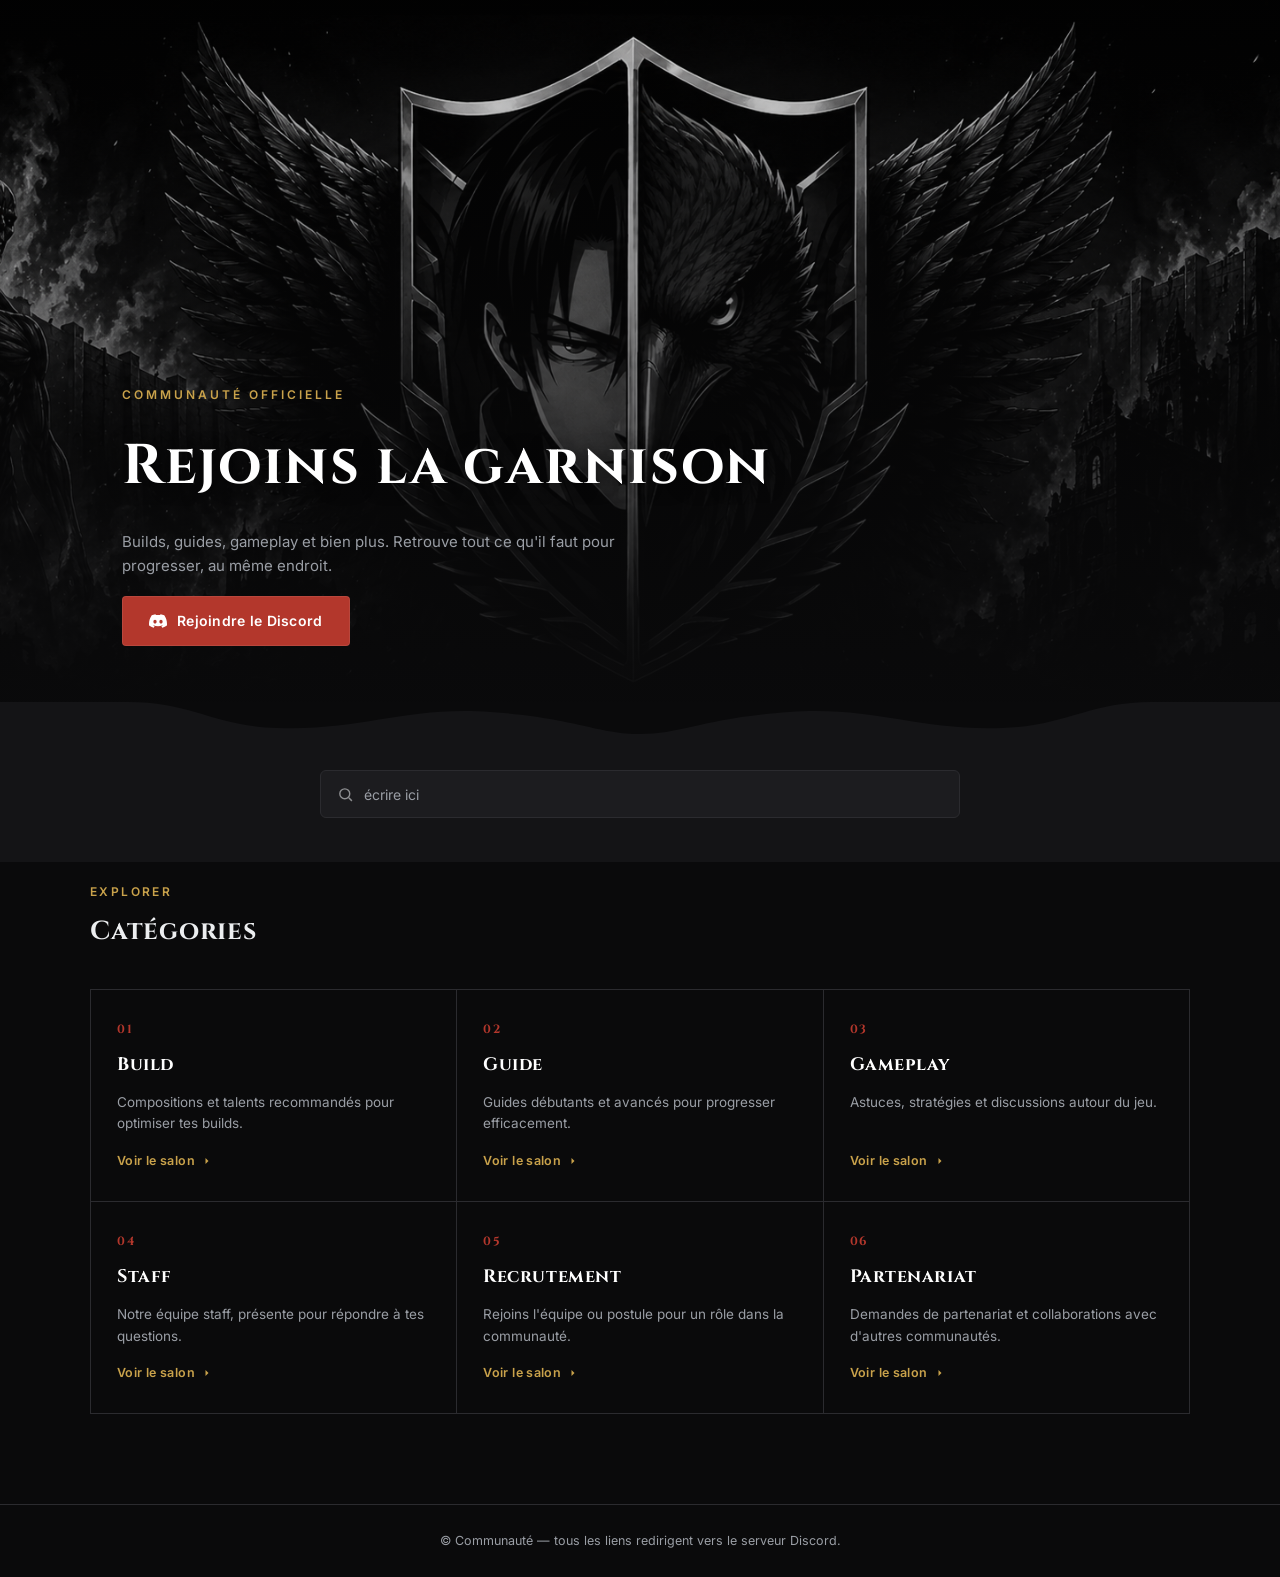
==== index.html @ d9f928d7 "Add files via upload" ====
<!DOCTYPE html>
<html lang="fr">
<head>
<meta charset="UTF-8">
<meta name="viewport" content="width=device-width, initial-scale=1.0">
<title>ABW SITE</title>
<link rel="stylesheet" href="style.css">
</head>
<body>

<header class="hero">
  <div class="hero-content">
    <span class="eyebrow">Communauté officielle</span>
    <h1>Rejoins la garnison</h1>
    <p>Builds, guides, gameplay et bien plus. Retrouve tout ce qu'il faut pour progresser, au même endroit.</p>
    <a class="discord-btn" href="https://discord.gg/rMczedwTg" target="_blank" rel="noopener">
      <svg viewBox="0 0 24 24"><path d="M20.317 4.369a19.79 19.79 0 0 0-4.885-1.515.074.074 0 0 0-.079.037c-.21.375-.444.864-.608 1.25a18.27 18.27 0 0 0-5.487 0 12.6 12.6 0 0 0-.617-1.25.077.077 0 0 0-.079-.037A19.736 19.736 0 0 0 3.677 4.37a.07.07 0 0 0-.032.027C.533 9.046-.32 13.58.099 18.058a.082.082 0 0 0 .031.056 19.9 19.9 0 0 0 5.993 3.03.078.078 0 0 0 .084-.028 14.09 14.09 0 0 0 1.226-1.994.076.076 0 0 0-.041-.106 13.107 13.107 0 0 1-1.872-.892.077.077 0 0 1-.008-.128c.126-.094.252-.192.372-.291a.074.074 0 0 1 .077-.01c3.928 1.793 8.18 1.793 12.061 0a.074.074 0 0 1 .078.01c.12.099.246.197.373.291a.077.077 0 0 1-.006.128c-.598.35-1.22.645-1.873.892a.076.076 0 0 0-.04.107c.36.698.772 1.362 1.225 1.993a.076.076 0 0 0 .084.028 19.84 19.84 0 0 0 6.002-3.03.077.077 0 0 0 .032-.055c.5-5.177-.838-9.674-3.549-13.662a.06.06 0 0 0-.031-.028zM8.02 15.33c-1.183 0-2.157-1.085-2.157-2.419 0-1.333.955-2.418 2.157-2.418 1.211 0 2.176 1.094 2.157 2.418 0 1.334-.955 2.42-2.157 2.42zm7.975 0c-1.183 0-2.157-1.085-2.157-2.419 0-1.333.955-2.418 2.157-2.418 1.21 0 2.176 1.094 2.157 2.418 0 1.334-.946 2.42-2.157 2.42z"/></svg>
      Rejoindre le Discord
    </a>
  </div>
</header>

<div class="wing-divider" aria-hidden="true">
  <svg viewBox="0 0 1200 34" preserveAspectRatio="none">
    <path d="M0,0 L120,0 C180,0 200,24 260,26 C340,29 380,4 460,10 C540,16 560,32 600,32 C640,32 660,16 740,10 C820,4 860,29 940,26 C1000,24 1020,0 1080,0 L1200,0 L1200,34 L0,34 Z"/>
  </svg>
</div>

<section class="search-section">
  <div class="search-wrap">
    <svg viewBox="0 0 24 24" fill="none" stroke="currentColor" stroke-width="2"><circle cx="11" cy="11" r="7"/><line x1="21" y1="21" x2="16.65" y2="16.65"/></svg>
    <input type="text" placeholder="écrire ici" aria-label="Rechercher">
  </div>
</section>

<main class="categories">
  <div class="categories-inner">
    <div class="section-label">Explorer</div>
    <h2 class="section-title">Catégories</h2>

    <div class="grid">

      <a class="card" href="https://discord.gg/rMczedwTg" target="_blank" rel="noopener">
        <span class="card-index">01</span>
        <h3>Build</h3>
        <p>Compositions et talents recommandés pour optimiser tes builds.</p>
        <span class="card-link">Voir le salon
          <svg viewBox="0 0 24 24"><path d="M9 18l6-6-6-6v12z"/></svg>
        </span>
      </a>

      <a class="card" href="https://discord.gg/rMczedwTg" target="_blank" rel="noopener">
        <span class="card-index">02</span>
        <h3>Guide</h3>
        <p>Guides débutants et avancés pour progresser efficacement.</p>
        <span class="card-link">Voir le salon
          <svg viewBox="0 0 24 24"><path d="M9 18l6-6-6-6v12z"/></svg>
        </span>
      </a>

      <a class="card" href="https://discord.gg/rMczedwTg" target="_blank" rel="noopener">
        <span class="card-index">03</span>
        <h3>Gameplay</h3>
        <p>Astuces, stratégies et discussions autour du jeu.</p>
        <span class="card-link">Voir le salon
          <svg viewBox="0 0 24 24"><path d="M9 18l6-6-6-6v12z"/></svg>
        </span>
      </a>

      <a class="card" href="https://discord.gg/rMczedwTg" target="_blank" rel="noopener">
        <span class="card-index">04</span>
        <h3>Staff</h3>
        <p>Notre équipe staff, présente pour répondre à tes questions.</p>
        <span class="card-link">Voir le salon
          <svg viewBox="0 0 24 24"><path d="M9 18l6-6-6-6v12z"/></svg>
        </span>
      </a>

      <a class="card" href="https://discord.gg/rMczedwTg" target="_blank" rel="noopener">
        <span class="card-index">05</span>
        <h3>Recrutement</h3>
        <p>Rejoins l'équipe ou postule pour un rôle dans la communauté.</p>
        <span class="card-link">Voir le salon
          <svg viewBox="0 0 24 24"><path d="M9 18l6-6-6-6v12z"/></svg>
        </span>
      </a>

      <a class="card" href="https://discord.gg/rMczedwTg" target="_blank" rel="noopener">
        <span class="card-index">06</span>
        <h3>Partenariat</h3>
        <p>Demandes de partenariat et collaborations avec d'autres communautés.</p>
        <span class="card-link">Voir le salon
          <svg viewBox="0 0 24 24"><path d="M9 18l6-6-6-6v12z"/></svg>
        </span>
      </a>

    </div>
  </div>
</main>

<footer>
  © Communauté — tous les liens redirigent vers le serveur Discord.
</footer>

</body>
</html>
---- style.css ----
@import url('https://fonts.googleapis.com/css2?family=Cinzel:wght@500;700&family=Inter:wght@400;500;600&display=swap');

:root{
  --bg:#0a0a0b;
  --surface:#141416;
  --surface-2:#1c1c1f;
  --border:#2b2b2f;
  --text:#eceef0;
  --text-muted:#9a9ea5;
  --accent:#b3372c;
  --accent-hover:#c94436;
  --gold:#c9a24b;
}

*{box-sizing:border-box;margin:0;padding:0;}

body{
  background:var(--bg);
  color:var(--text);
  font-family:'Inter',sans-serif;
  line-height:1.6;
}

h1,h2,h3{
  font-family:'Cinzel',serif;
  font-weight:700;
  letter-spacing:0.03em;
}

a{color:inherit;text-decoration:none;}

/* ---------- HERO ---------- */
.hero{
  position:relative;
  min-height:78vh;
  background:url('assets/banner.png') center center / cover no-repeat;
  display:flex;
  align-items:flex-end;
}

.hero::before{
  content:"";
  position:absolute;
  inset:0;
  background:linear-gradient(180deg, rgba(10,10,11,0.15) 0%, rgba(10,10,11,0.55) 55%, rgba(10,10,11,0.96) 100%);
}

.hero-content{
  position:relative;
  z-index:1;
  width:100%;
  max-width:1100px;
  margin:0 auto;
  padding:0 32px 56px;
  display:flex;
  flex-direction:column;
  align-items:flex-start;
  gap:18px;
}

.eyebrow{
  font-size:12px;
  letter-spacing:0.25em;
  text-transform:uppercase;
  color:var(--gold);
  font-weight:600;
}

.hero h1{
  font-size:clamp(34px,5vw,56px);
  color:#fff;
  text-shadow:0 2px 18px rgba(0,0,0,0.6);
}

.hero p{
  max-width:560px;
  color:var(--text-muted);
  font-size:15px;
}

.discord-btn{
  display:inline-flex;
  align-items:center;
  gap:10px;
  background:var(--accent);
  color:#fff;
  padding:13px 26px;
  border-radius:4px;
  font-weight:600;
  font-size:14px;
  letter-spacing:0.02em;
  border:1px solid rgba(255,255,255,0.08);
  transition:background 0.15s ease;
}
.discord-btn:hover{background:var(--accent-hover);}
.discord-btn svg{width:18px;height:18px;fill:#fff;}

/* ---------- WING DIVIDER ---------- */
.wing-divider{
  display:block;
  width:100%;
  height:34px;
}
.wing-divider svg{width:100%;height:100%;display:block;}
.wing-divider path{fill:var(--surface);}

/* ---------- SEARCH ---------- */
.search-section{
  background:var(--surface);
  padding:34px 32px 44px;
}
.search-wrap{
  max-width:640px;
  margin:0 auto;
  display:flex;
  align-items:center;
  gap:10px;
  background:var(--surface-2);
  border:1px solid var(--border);
  border-radius:6px;
  padding:0 16px;
  height:48px;
}
.search-wrap svg{width:17px;height:17px;flex-shrink:0;opacity:0.55;}
.search-wrap input{
  flex:1;
  height:100%;
  background:transparent;
  border:none;
  outline:none;
  color:var(--text);
  font-size:14px;
  font-family:'Inter',sans-serif;
}
.search-wrap input::placeholder{color:var(--text-muted);}

/* ---------- CATEGORIES ---------- */
.categories{
  background:var(--bg);
  padding:20px 32px 90px;
}
.categories-inner{
  max-width:1100px;
  margin:0 auto;
}
.section-label{
  font-size:12px;
  letter-spacing:0.2em;
  text-transform:uppercase;
  color:var(--gold);
  font-weight:600;
  margin-bottom:10px;
}
.section-title{
  font-size:26px;
  margin-bottom:36px;
}

.grid{
  display:grid;
  grid-template-columns:repeat(3,1fr);
  gap:1px;
  background:var(--border);
  border:1px solid var(--border);
}

.card{
  background:var(--bg);
  padding:30px 26px;
  display:flex;
  flex-direction:column;
  gap:12px;
  transition:background 0.15s ease;
}
.card:hover{background:var(--surface);}

.card-index{
  font-family:'Cinzel',serif;
  font-size:12px;
  letter-spacing:0.15em;
  color:var(--accent);
  font-weight:700;
}

.card h3{
  font-size:18px;
  color:#fff;
}

.card p{
  font-size:13.5px;
  color:var(--text-muted);
  flex:1;
}

.card-link{
  font-size:12.5px;
  font-weight:600;
  letter-spacing:0.03em;
  color:var(--gold);
  display:inline-flex;
  align-items:center;
  gap:6px;
  margin-top:4px;
}
.card-link svg{width:12px;height:12px;fill:var(--gold);}

/* ---------- FOOTER ---------- */
footer{
  border-top:1px solid var(--border);
  padding:26px 32px;
  text-align:center;
  color:var(--text-muted);
  font-size:12.5px;
}

/* ---------- RESPONSIVE ---------- */
@media (max-width:820px){
  .grid{grid-template-columns:repeat(2,1fr);}
}
@media (max-width:560px){
  .grid{grid-template-columns:1fr;}
  .hero{min-height:64vh;}
}

/* ---------- ACCESSIBILITY ---------- */
a:focus-visible,
input:focus-visible,
.discord-btn:focus-visible{
  outline:2px solid var(--gold);
  outline-offset:2px;
}
@media (prefers-reduced-motion: reduce){
  *{transition:none !important;}
}
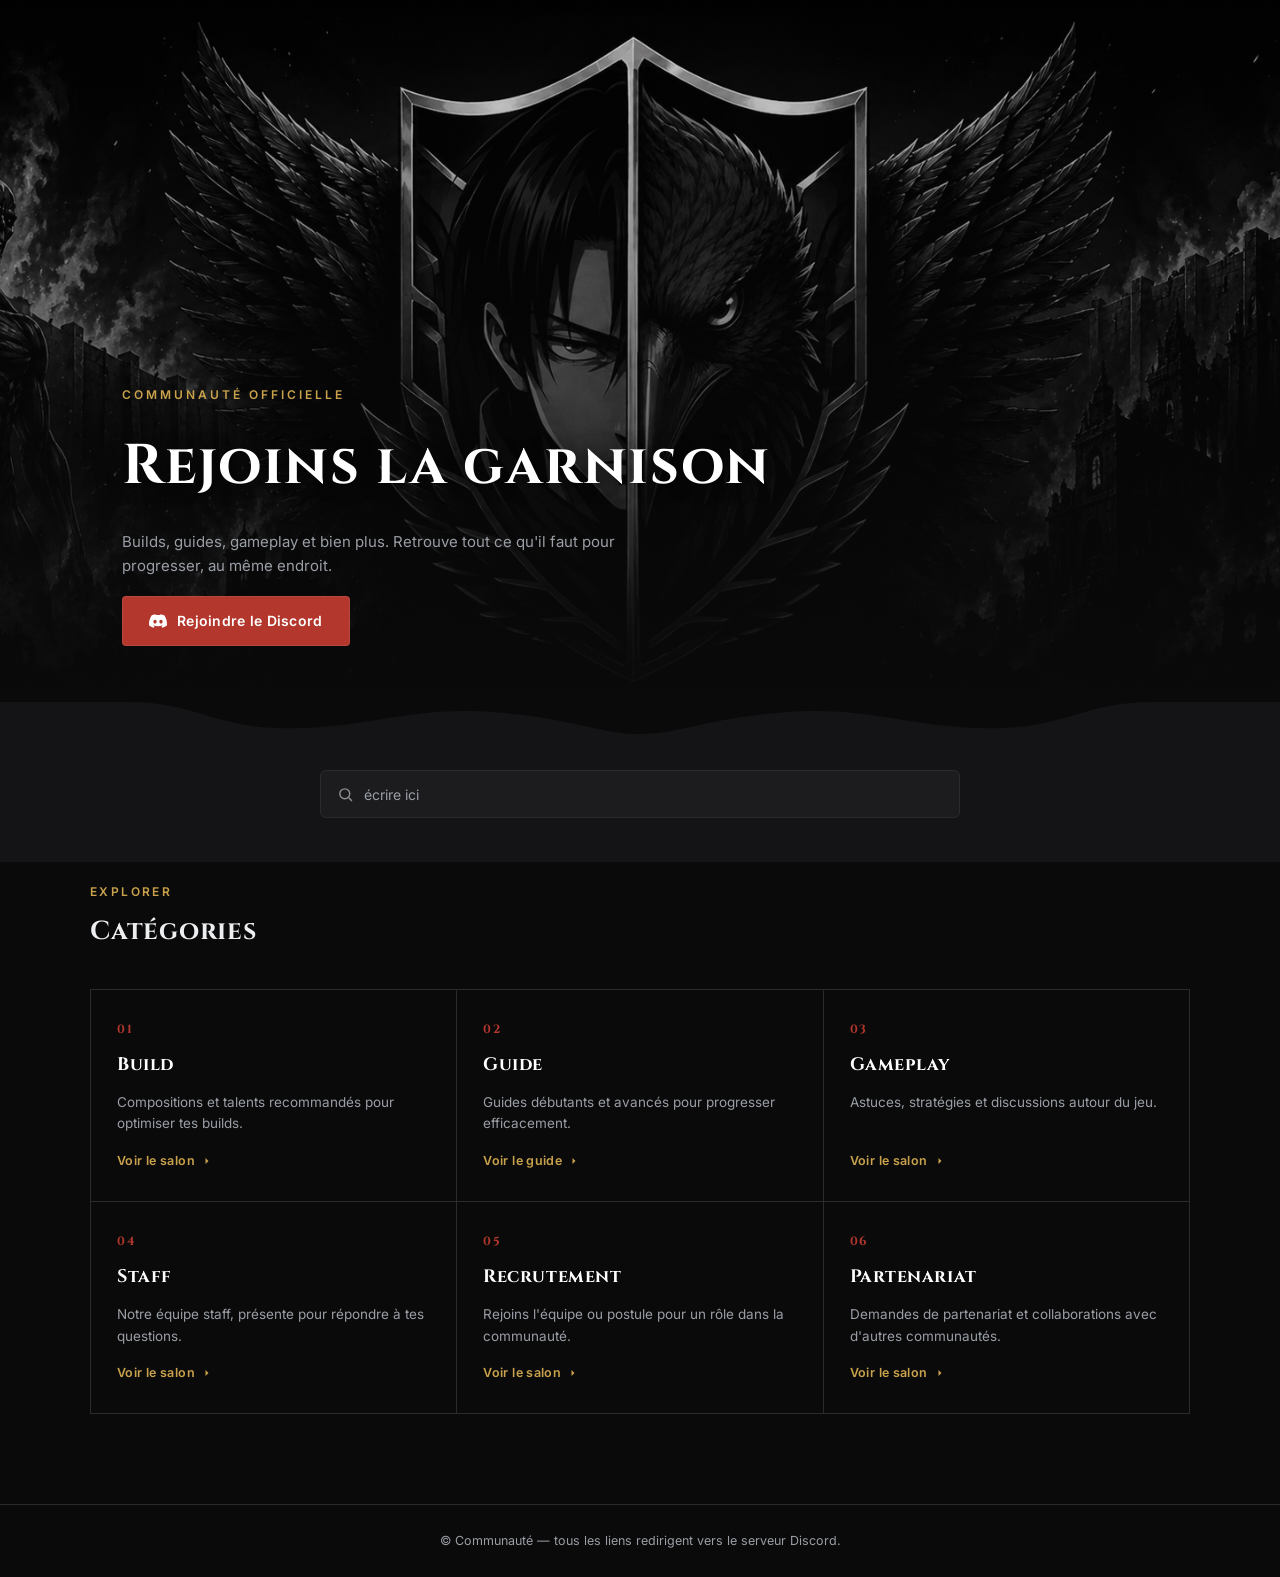
==== commit 27827b83: "Add files via upload" ====
--- a/index.html
+++ b/index.html
@@ -40,7 +40,7 @@
 
     <div class="grid">
 
-      <a class="card" href="https://discord.gg/rMczedwTg" target="_blank" rel="noopener">
+      <a class="card" href="build.html">
         <span class="card-index">01</span>
         <h3>Build</h3>
         <p>Compositions et talents recommandés pour optimiser tes builds.</p>
@@ -49,11 +49,11 @@
         </span>
       </a>
 
-      <a class="card" href="https://discord.gg/rMczedwTg" target="_blank" rel="noopener">
+      <a class="card" href="guide.html">
         <span class="card-index">02</span>
         <h3>Guide</h3>
         <p>Guides débutants et avancés pour progresser efficacement.</p>
-        <span class="card-link">Voir le salon
+        <span class="card-link">Voir le guide
           <svg viewBox="0 0 24 24"><path d="M9 18l6-6-6-6v12z"/></svg>
         </span>
       </a>
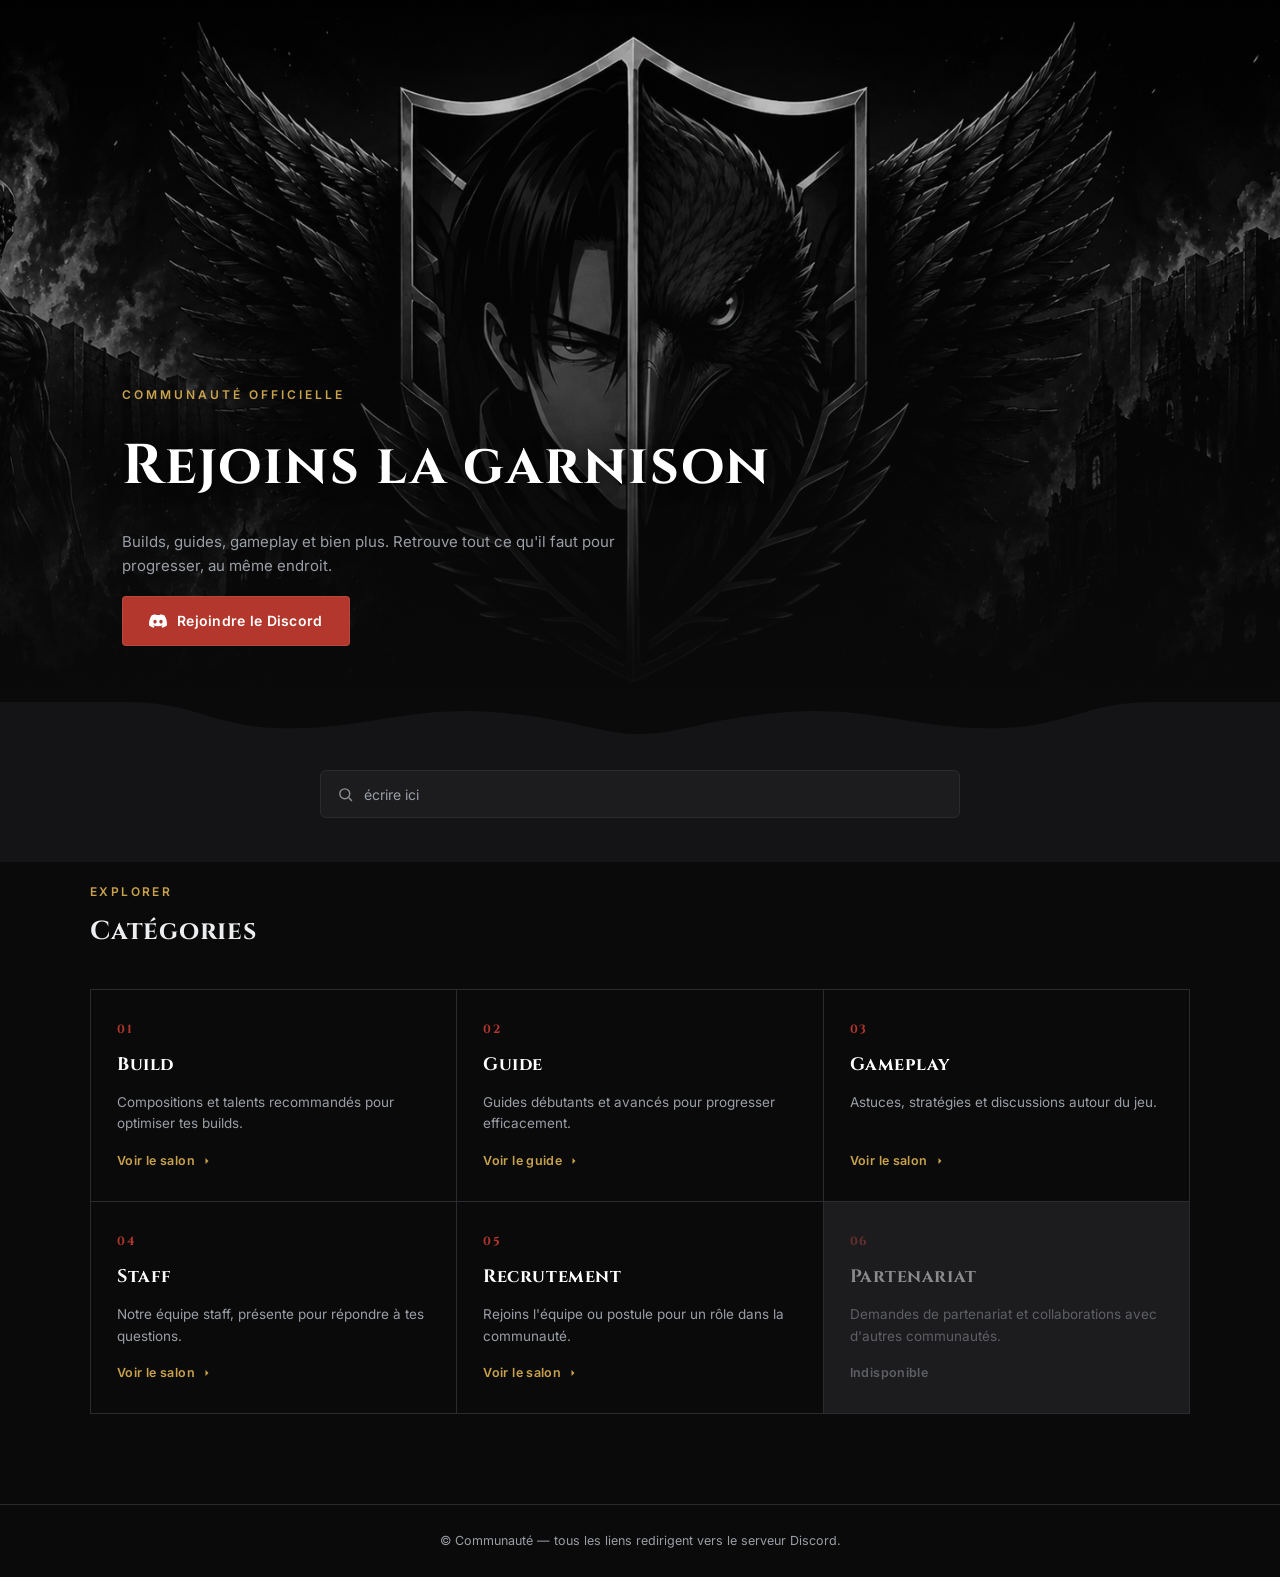
==== commit 5d929b7a: "Add files via upload" ====
--- a/index.html
+++ b/index.html
@@ -8,6 +8,140 @@
 </head>
 <body>
 
+<div id="intro-splash">
+  <div class="intro-bg"></div>
+  <div class="intro-overlay"></div>
+  <div class="intro-content">
+    <div class="intro-emblem">
+      <svg viewBox="0 0 24 24"><path d="M12 2L2 7v6c0 5.25 3.5 9.5 10 11 6.5-1.5 10-5.75 10-11V7l-10-5z"/></svg>
+    </div>
+    <p class="intro-eyebrow">Le régiment</p>
+    <h1 class="intro-title">ABW</h1>
+    <p class="intro-welcome">vous souhaite la bienvenue</p>
+  </div>
+</div>
+
+<style>
+  #intro-splash{
+    position:fixed;
+    inset:0;
+    z-index:9999;
+    display:flex;
+    align-items:center;
+    justify-content:center;
+    background:#0a0a0b;
+    overflow:hidden;
+  }
+  #intro-splash.intro-ready{
+    animation: introFadeOut 0.9s ease forwards;
+    animation-delay: 2.6s;
+  }
+  #intro-splash.no-anim{ animation:none; display:none; }
+  .intro-bg{
+    position:absolute;
+    inset:0;
+    background:url('assets/banner.png') center center / cover no-repeat;
+    opacity:0;
+    transform:scale(1.08);
+  }
+  .intro-ready .intro-bg{
+    animation: introBgIn 1.4s ease forwards;
+  }
+  .intro-overlay{
+    position:absolute;
+    inset:0;
+    background:
+      radial-gradient(circle at center, rgba(10,10,11,0.35) 0%, rgba(10,10,11,0.85) 70%, rgba(10,10,11,0.97) 100%);
+  }
+  .intro-content{
+    position:relative;
+    z-index:1;
+    display:flex;
+    flex-direction:column;
+    align-items:center;
+    text-align:center;
+    opacity:0;
+    transform:translateY(14px);
+  }
+  .intro-ready .intro-content{
+    animation: introTextIn 1s ease forwards;
+    animation-delay: 0.5s;
+  }
+  .intro-emblem{
+    width:46px;
+    height:46px;
+    margin-bottom:18px;
+    opacity:0.9;
+  }
+  .intro-emblem svg{width:100%;height:100%;fill:var(--gold);}
+  .intro-eyebrow{
+    font-size:12px;
+    letter-spacing:0.3em;
+    text-transform:uppercase;
+    color:var(--gold);
+    font-weight:600;
+    margin-bottom:10px;
+  }
+  .intro-title{
+    font-family:'Cinzel',serif;
+    font-weight:700;
+    font-size:clamp(48px,9vw,84px);
+    color:#fff;
+    letter-spacing:0.08em;
+    text-shadow:0 4px 30px rgba(0,0,0,0.7);
+    line-height:1;
+    margin-bottom:14px;
+  }
+  .intro-welcome{
+    font-size:14px;
+    color:var(--text-muted);
+    letter-spacing:0.06em;
+    text-transform:uppercase;
+  }
+
+  @keyframes introBgIn{
+    to{ opacity:1; transform:scale(1); }
+  }
+  @keyframes introTextIn{
+    to{ opacity:1; transform:translateY(0); }
+  }
+  @keyframes introFadeOut{
+    to{ opacity:0; visibility:hidden; }
+  }
+
+  @media (prefers-reduced-motion: reduce){
+    #intro-splash, .intro-bg, .intro-content{ animation:none !important; }
+  }
+</style>
+
+<script>
+(function(){
+  try {
+    const splash = document.getElementById('intro-splash');
+    if (!splash) return;
+
+    // Ne rejoue pas l'intro à chaque navigation interne, seulement à l'arrivée sur le site
+    if (sessionStorage.getItem('abw-intro-seen')) {
+      splash.style.display = 'none';
+      return;
+    }
+    sessionStorage.setItem('abw-intro-seen', '1');
+
+    // Démarre l'animation directement (le fond CSS se charge en parallèle,
+    // et le fondu d'apparition de 1.4s laisse largement le temps de charger)
+    splash.classList.add('intro-ready');
+
+    setTimeout(function(){
+      splash.style.display = 'none';
+    }, 3600);
+  } catch (e) {
+    // En cas d'erreur imprévue, on ne bloque jamais l'accès au site
+    const splash = document.getElementById('intro-splash');
+    if (splash) splash.style.display = 'none';
+  }
+})();
+</script>
+
 <header class="hero">
   <div class="hero-content">
     <span class="eyebrow">Communauté officielle</span>
@@ -29,7 +163,7 @@
 <section class="search-section">
   <div class="search-wrap">
     <svg viewBox="0 0 24 24" fill="none" stroke="currentColor" stroke-width="2"><circle cx="11" cy="11" r="7"/><line x1="21" y1="21" x2="16.65" y2="16.65"/></svg>
-    <input type="text" placeholder="écrire ici" aria-label="Rechercher">
+    <input type="text" id="site-search" placeholder="écrire ici" aria-label="Rechercher">
   </div>
 </section>
 
@@ -40,7 +174,7 @@
 
     <div class="grid">
 
-      <a class="card" href="build.html">
+      <a class="card" href="build.html" data-search="build compositions talents odm ts titan colossal feminin perk">
         <span class="card-index">01</span>
         <h3>Build</h3>
         <p>Compositions et talents recommandés pour optimiser tes builds.</p>
@@ -49,7 +183,7 @@
         </span>
       </a>
 
-      <a class="card" href="guide.html">
+      <a class="card" href="guide.html" data-search="guide débutant prestige quai extérieur aotr">
         <span class="card-index">02</span>
         <h3>Guide</h3>
         <p>Guides débutants et avancés pour progresser efficacement.</p>
@@ -58,7 +192,7 @@
         </span>
       </a>
 
-      <a class="card" href="https://discord.gg/rMczedwTg" target="_blank" rel="noopener">
+      <a class="card" href="gameplay.html" data-search="gameplay astuces stratégies raid mission afk prestige gems farm">
         <span class="card-index">03</span>
         <h3>Gameplay</h3>
         <p>Astuces, stratégies et discussions autour du jeu.</p>
@@ -67,7 +201,7 @@
         </span>
       </a>
 
-      <a class="card" href="https://discord.gg/rMczedwTg" target="_blank" rel="noopener">
+      <a class="card" href="staff.html" data-search="staff équipe chef co-owner support helper">
         <span class="card-index">04</span>
         <h3>Staff</h3>
         <p>Notre équipe staff, présente pour répondre à tes questions.</p>
@@ -76,7 +210,7 @@
         </span>
       </a>
 
-      <a class="card" href="https://discord.gg/rMczedwTg" target="_blank" rel="noopener">
+      <a class="card" href="recrutement.html">
         <span class="card-index">05</span>
         <h3>Recrutement</h3>
         <p>Rejoins l'équipe ou postule pour un rôle dans la communauté.</p>
@@ -85,14 +219,12 @@
         </span>
       </a>
 
-      <a class="card" href="https://discord.gg/rMczedwTg" target="_blank" rel="noopener">
+      <div class="card card-disabled" aria-disabled="true">
         <span class="card-index">06</span>
         <h3>Partenariat</h3>
         <p>Demandes de partenariat et collaborations avec d'autres communautés.</p>
-        <span class="card-link">Voir le salon
-          <svg viewBox="0 0 24 24"><path d="M9 18l6-6-6-6v12z"/></svg>
-        </span>
-      </a>
+        <span class="card-link">Indisponible</span>
+      </div>
 
     </div>
   </div>
@@ -102,5 +234,31 @@
   © Communauté — tous les liens redirigent vers le serveur Discord.
 </footer>
 
+<style>
+  .card-disabled{
+    cursor:not-allowed;
+    opacity:0.45;
+    pointer-events:none;
+  }
+  .card-disabled .card-link{color:var(--text-muted);}
+  .card-hidden{display:none !important;}
+</style>
+
+<script>
+(function(){
+  const input = document.getElementById('site-search');
+  const cards = document.querySelectorAll('.card[data-search]');
+
+  input.addEventListener('input', () => {
+    const q = input.value.trim().toLowerCase();
+    cards.forEach(card => {
+      const haystack = (card.dataset.search + ' ' + card.querySelector('h3').textContent).toLowerCase();
+      const match = q === '' || haystack.includes(q);
+      card.classList.toggle('card-hidden', !match);
+    });
+  });
+})();
+</script>
+
 </body>
 </html>
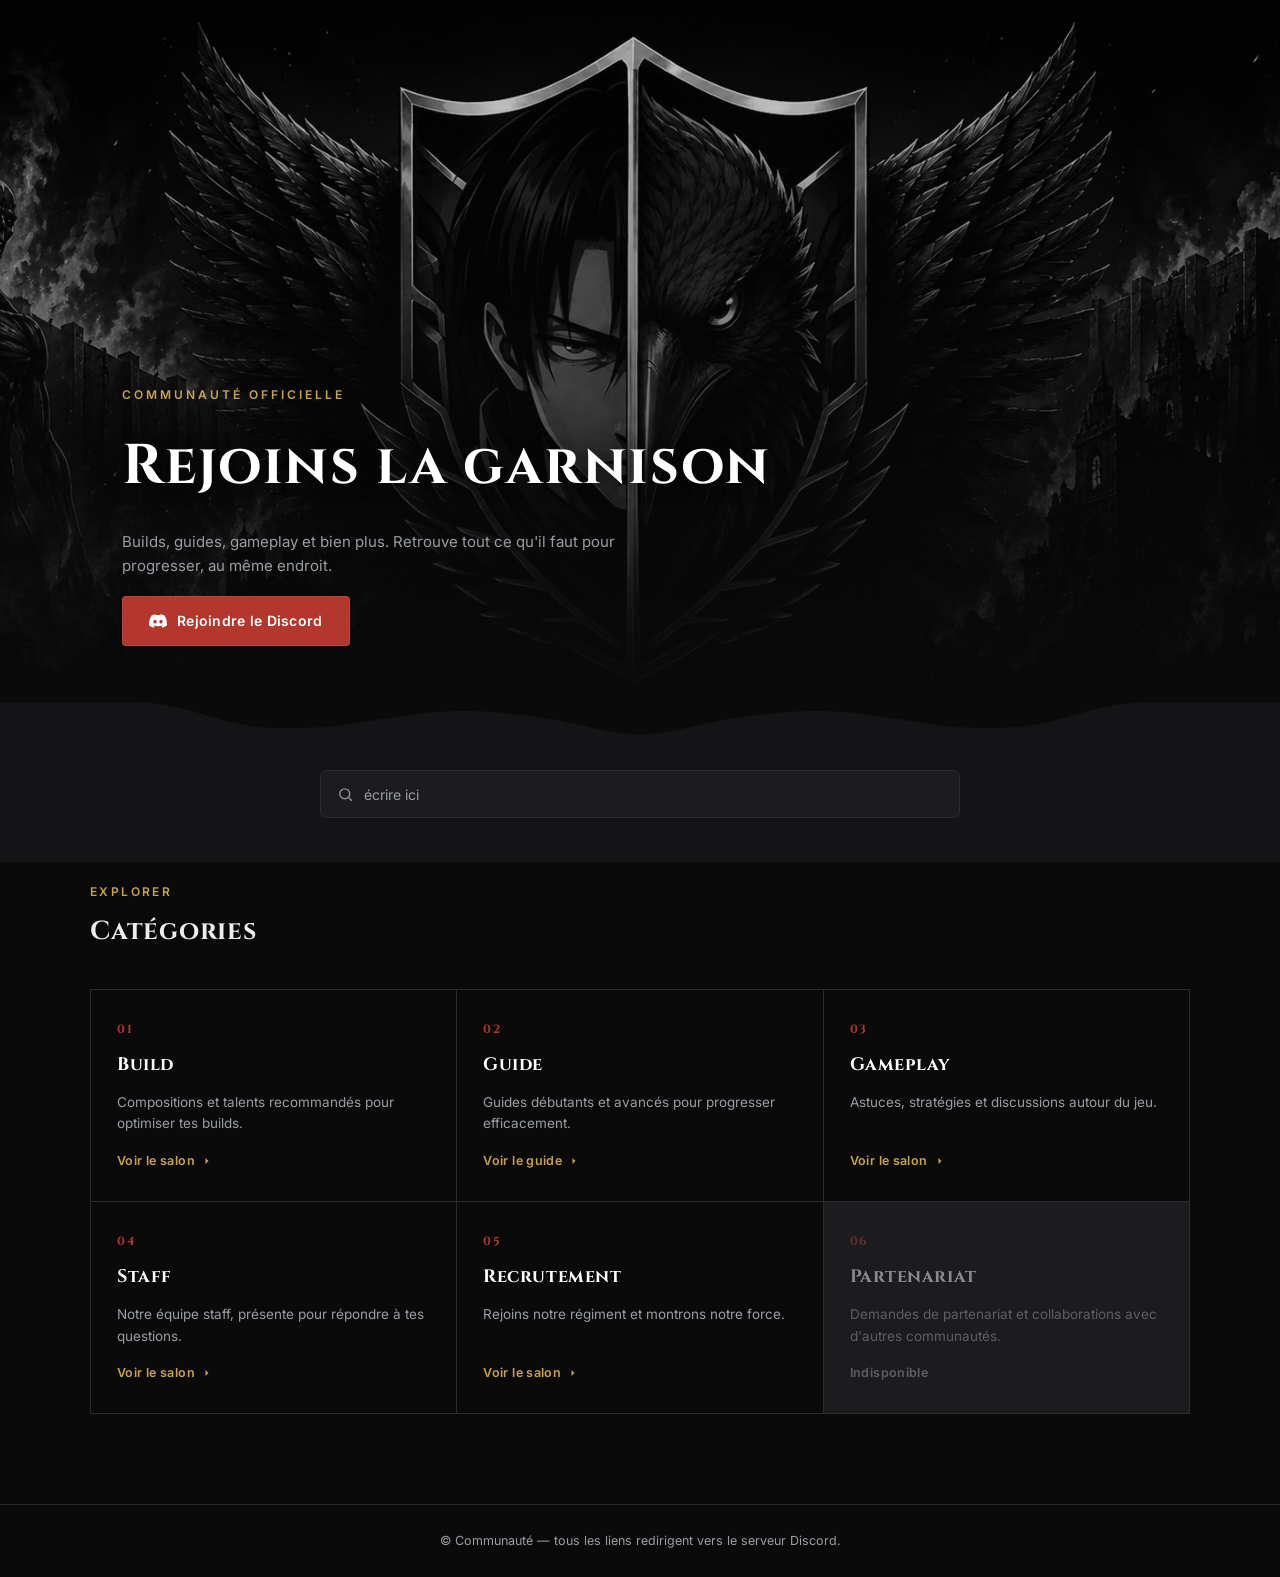
==== commit 49b596fc: "Add files via upload" ====
--- a/index.html
+++ b/index.html
@@ -7,140 +7,6 @@
 <link rel="stylesheet" href="style.css">
 </head>
 <body>
-
-<div id="intro-splash">
-  <div class="intro-bg"></div>
-  <div class="intro-overlay"></div>
-  <div class="intro-content">
-    <div class="intro-emblem">
-      <svg viewBox="0 0 24 24"><path d="M12 2L2 7v6c0 5.25 3.5 9.5 10 11 6.5-1.5 10-5.75 10-11V7l-10-5z"/></svg>
-    </div>
-    <p class="intro-eyebrow">Le régiment</p>
-    <h1 class="intro-title">ABW</h1>
-    <p class="intro-welcome">vous souhaite la bienvenue</p>
-  </div>
-</div>
-
-<style>
-  #intro-splash{
-    position:fixed;
-    inset:0;
-    z-index:9999;
-    display:flex;
-    align-items:center;
-    justify-content:center;
-    background:#0a0a0b;
-    overflow:hidden;
-  }
-  #intro-splash.intro-ready{
-    animation: introFadeOut 0.9s ease forwards;
-    animation-delay: 2.6s;
-  }
-  #intro-splash.no-anim{ animation:none; display:none; }
-  .intro-bg{
-    position:absolute;
-    inset:0;
-    background:url('assets/banner.png') center center / cover no-repeat;
-    opacity:0;
-    transform:scale(1.08);
-  }
-  .intro-ready .intro-bg{
-    animation: introBgIn 1.4s ease forwards;
-  }
-  .intro-overlay{
-    position:absolute;
-    inset:0;
-    background:
-      radial-gradient(circle at center, rgba(10,10,11,0.35) 0%, rgba(10,10,11,0.85) 70%, rgba(10,10,11,0.97) 100%);
-  }
-  .intro-content{
-    position:relative;
-    z-index:1;
-    display:flex;
-    flex-direction:column;
-    align-items:center;
-    text-align:center;
-    opacity:0;
-    transform:translateY(14px);
-  }
-  .intro-ready .intro-content{
-    animation: introTextIn 1s ease forwards;
-    animation-delay: 0.5s;
-  }
-  .intro-emblem{
-    width:46px;
-    height:46px;
-    margin-bottom:18px;
-    opacity:0.9;
-  }
-  .intro-emblem svg{width:100%;height:100%;fill:var(--gold);}
-  .intro-eyebrow{
-    font-size:12px;
-    letter-spacing:0.3em;
-    text-transform:uppercase;
-    color:var(--gold);
-    font-weight:600;
-    margin-bottom:10px;
-  }
-  .intro-title{
-    font-family:'Cinzel',serif;
-    font-weight:700;
-    font-size:clamp(48px,9vw,84px);
-    color:#fff;
-    letter-spacing:0.08em;
-    text-shadow:0 4px 30px rgba(0,0,0,0.7);
-    line-height:1;
-    margin-bottom:14px;
-  }
-  .intro-welcome{
-    font-size:14px;
-    color:var(--text-muted);
-    letter-spacing:0.06em;
-    text-transform:uppercase;
-  }
-
-  @keyframes introBgIn{
-    to{ opacity:1; transform:scale(1); }
-  }
-  @keyframes introTextIn{
-    to{ opacity:1; transform:translateY(0); }
-  }
-  @keyframes introFadeOut{
-    to{ opacity:0; visibility:hidden; }
-  }
-
-  @media (prefers-reduced-motion: reduce){
-    #intro-splash, .intro-bg, .intro-content{ animation:none !important; }
-  }
-</style>
-
-<script>
-(function(){
-  try {
-    const splash = document.getElementById('intro-splash');
-    if (!splash) return;
-
-    // Ne rejoue pas l'intro à chaque navigation interne, seulement à l'arrivée sur le site
-    if (sessionStorage.getItem('abw-intro-seen')) {
-      splash.style.display = 'none';
-      return;
-    }
-    sessionStorage.setItem('abw-intro-seen', '1');
-
-    // Démarre l'animation directement (le fond CSS se charge en parallèle,
-    // et le fondu d'apparition de 1.4s laisse largement le temps de charger)
-    splash.classList.add('intro-ready');
-
-    setTimeout(function(){
-      splash.style.display = 'none';
-    }, 3600);
-  } catch (e) {
-    // En cas d'erreur imprévue, on ne bloque jamais l'accès au site
-    const splash = document.getElementById('intro-splash');
-    if (splash) splash.style.display = 'none';
-  }
-})();
-</script>
 
 <header class="hero">
   <div class="hero-content">
@@ -213,7 +79,7 @@
       <a class="card" href="recrutement.html">
         <span class="card-index">05</span>
         <h3>Recrutement</h3>
-        <p>Rejoins l'équipe ou postule pour un rôle dans la communauté.</p>
+        <p>Rejoins notre régiment et montrons notre force.</p>
         <span class="card-link">Voir le salon
           <svg viewBox="0 0 24 24"><path d="M9 18l6-6-6-6v12z"/></svg>
         </span>
